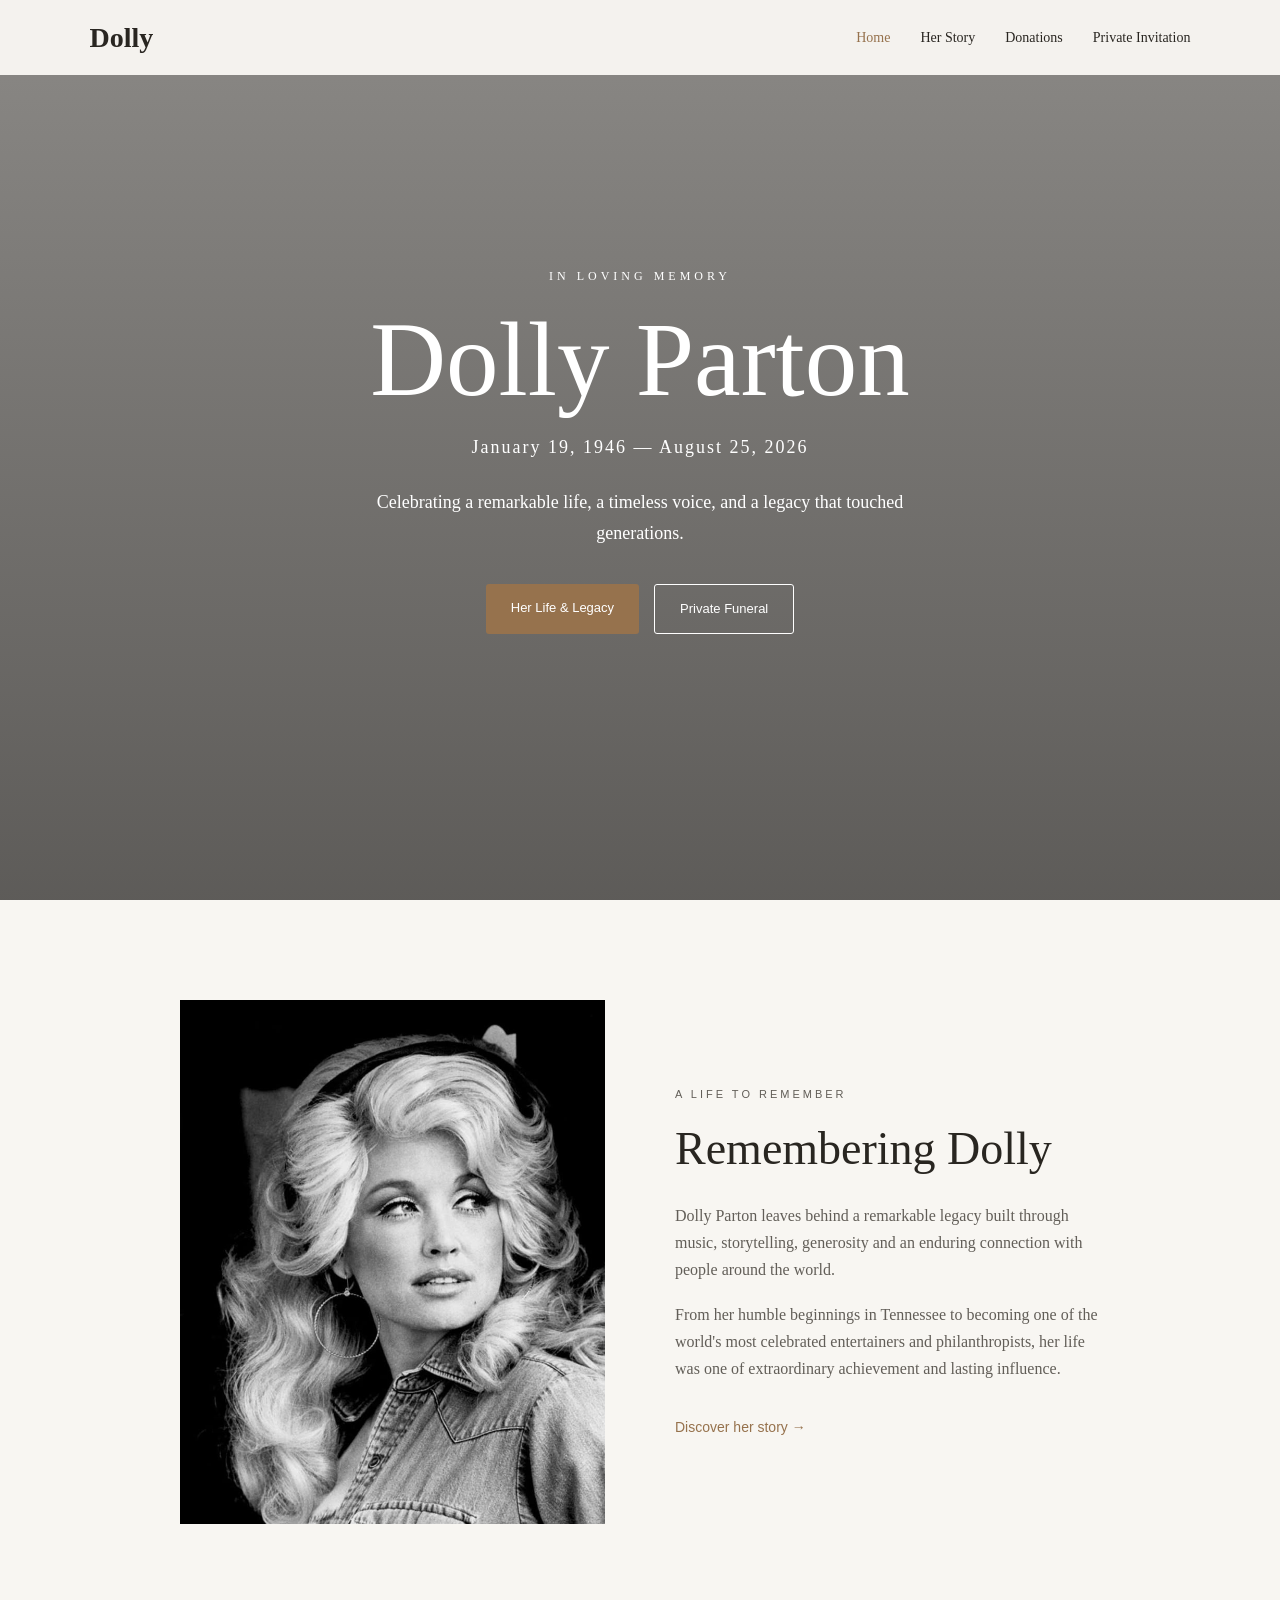
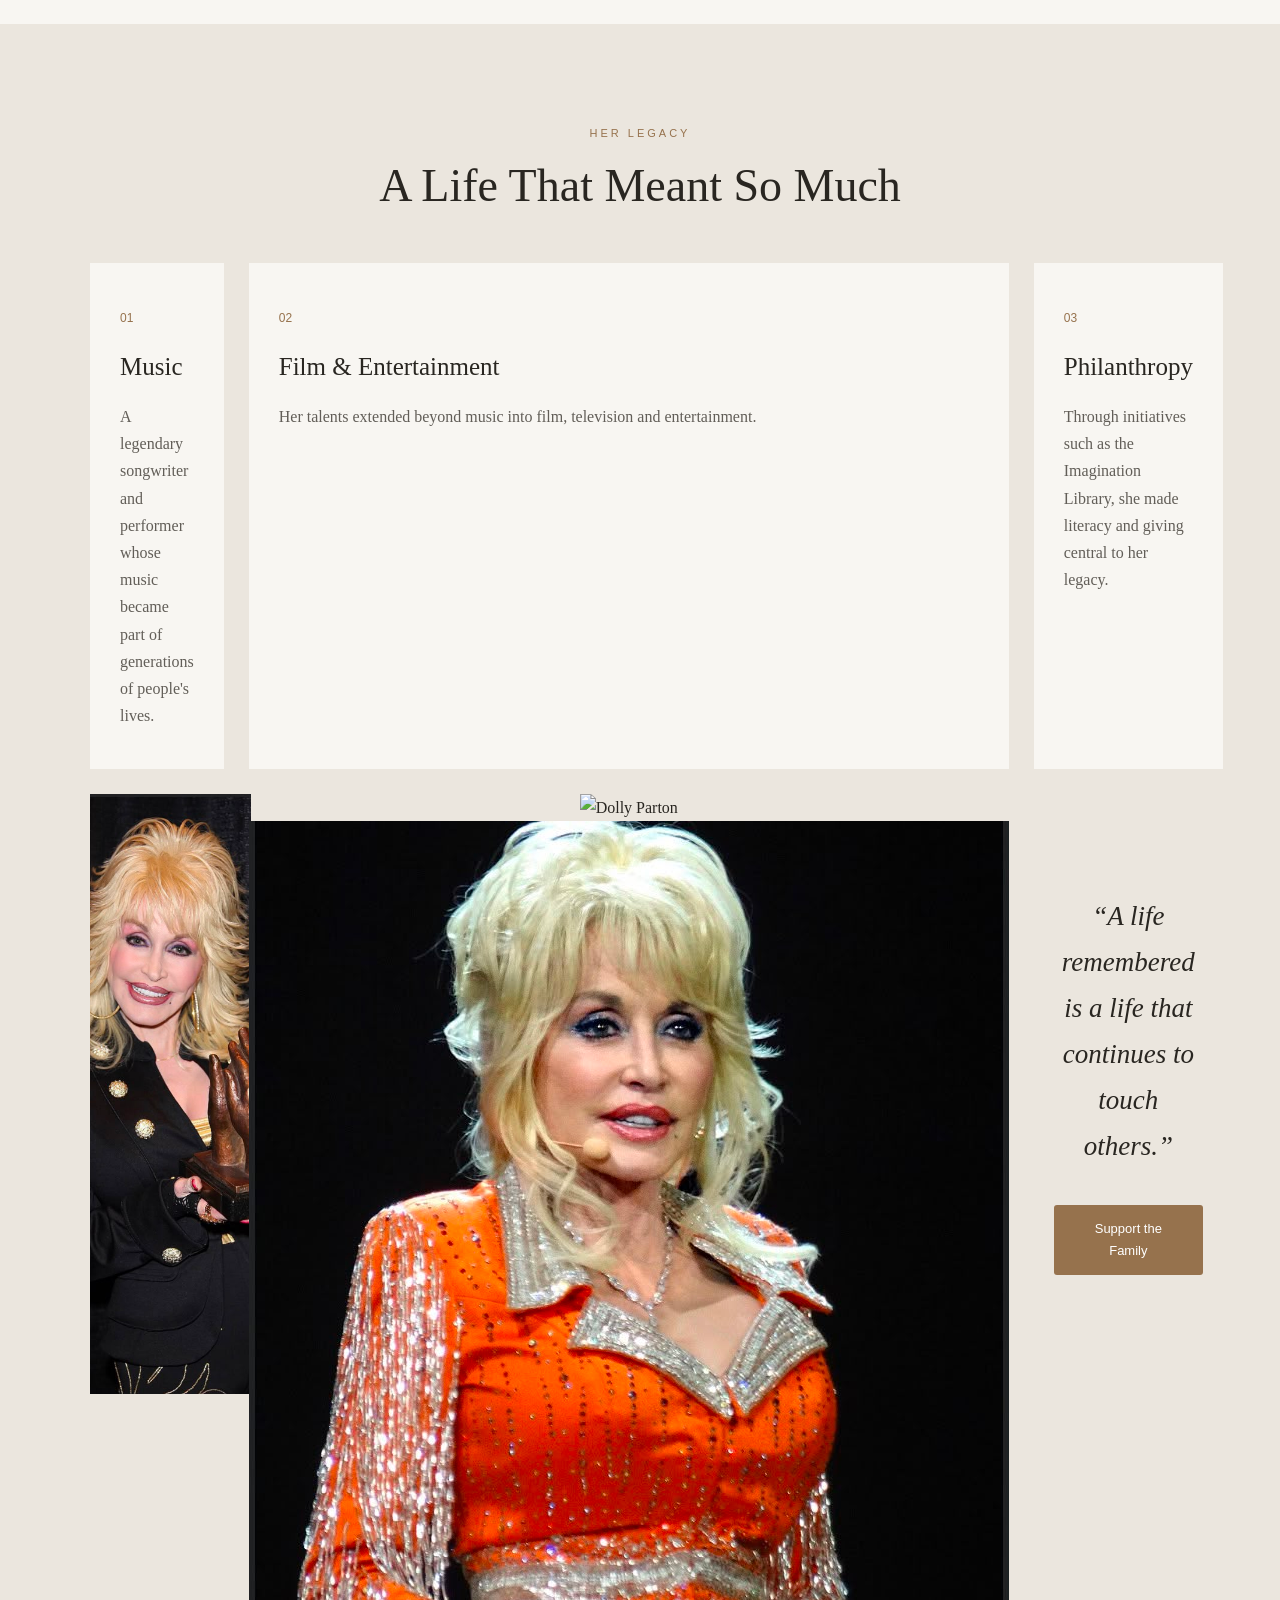
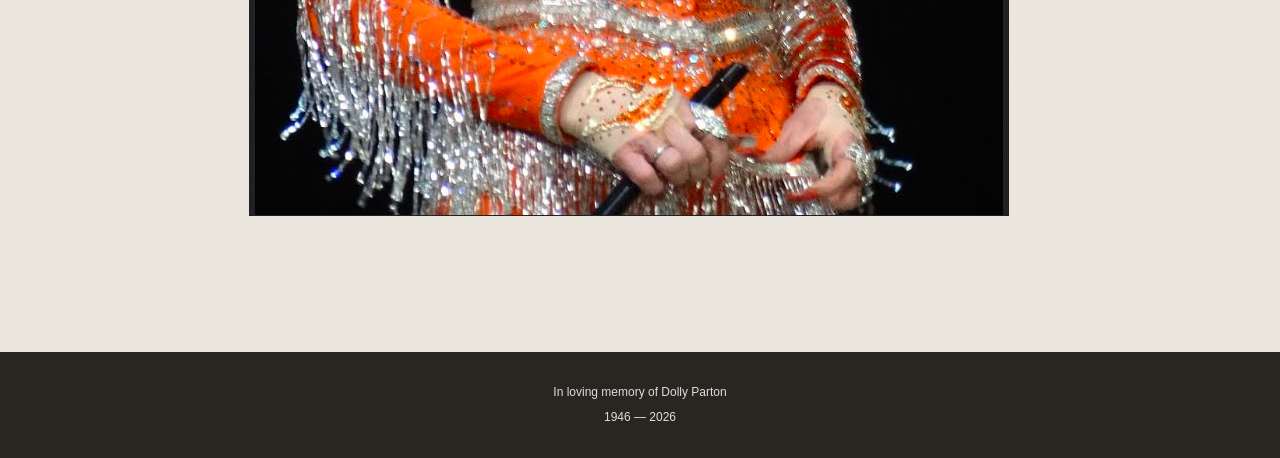
==== index.html @ 50223ab9 "initial memorial website" ====
<!DOCTYPE html>

<html lang="en">

<head>

    <meta charset="UTF-8">

    <meta name="viewport" content="width=device-width, initial-scale=1.0">

    <title>Dolly Parton | Celebrating a Life Well Lived</title>

    <link rel="stylesheet" href="css/style.css">

</head>

<body>

    <!-- NAVIGATION -->

   <header class="navbar">

    <a href="index.html" class="logo">

        Dolly

    </a>

    <button class="menu-toggle" id="menuToggle" aria-label="Open menu">

        ☰

    </button>

    <nav id="mainNav">

        <a href="index.html">Home</a>

        <a href="story.html">Her Story</a>

        <a href="donation.html">Donations</a>

        <a href="invitation.html">

            Private Invitation

        </a>

    </nav>

</header>
    <!-- HERO -->

    <main>

        <section class="hero">

            <div class="hero-overlay"></div>

            <div class="hero-content">

                <p class="eyebrow">

                    IN LOVING MEMORY

                </p>

                <h1>Dolly Parton</h1>

                <p class="dates">

                    January 19, 1946 — August 25, 2026

                </p>

                <p class="hero-text">

                    Celebrating a remarkable life, a timeless voice,

                    and a legacy that touched generations.

                </p>

                <div class="hero-buttons">

                    <a href="story.html" class="btn primary">

                        Her Life & Legacy

                    </a>

                    <a href="invitation.html" class="btn secondary">

                        Private Funeral

                    </a>

                </div>

            </div>

        </section>

        <!-- INTRODUCTION -->

        <section class="intro">

            <div class="intro-image">

                <img src="images/photo1.jpeg" alt="Dolly Parton">

            </div>

            <div class="intro-text">

                <p class="section-label">A LIFE TO REMEMBER</p>

                <h2>Remembering Dolly</h2>

                <p>

                    Dolly Parton leaves behind a remarkable legacy built

                    through music, storytelling, generosity and an enduring

                    connection with people around the world.

                </p>

                <p>

                    From her humble beginnings in Tennessee to becoming one

                    of the world's most celebrated entertainers and

                    philanthropists, her life was one of extraordinary

                    achievement and lasting influence.

                </p>

                <a href="story.html" class="text-link">

                    Discover her story →

                </a>

            </div>

        </section>

        <!-- LEGACY -->

        <section class="legacy">

            <p class="section-label">HER LEGACY</p>

            <h2>A Life That Meant So Much</h2>

            <div class="legacy-grid">

                <div class="legacy-card">

                    <span>01</span>

                    <h3>Music</h3>

                    <p>

                        A legendary songwriter and performer whose music

                        became part of generations of people's lives.

                    </p>

                </div>

                <div class="legacy-card">

                    <span>02</span>

                    <h3>Film & Entertainment</h3>

                    <p>

                        Her talents extended beyond music into film,

                        television and entertainment.

                    </p>

                </div>

                <div class="legacy-card">

                    <span>03</span>

                    <h3>Philanthropy</h3>

                    <p>

                        Through initiatives such as the Imagination Library,

                        she made literacy and giving central to her legacy.

                    </p>

                </div>

            <section class="wide-photo">


                <img src="images/photo3.jpeg" alt="Dolly Parton">


            </section>

            <section class="memory-gallery">

    <div class="gallery-large">

        <img

            src="images/photo6.jpg"

            alt="Dolly Parton">

    </div>

    <div class="gallery-small">

        <img

            src="images/photo6.jpeg"

            alt="">

        <img

            src="images/photo4.jpg"

            alt="">

    </div>

</section>
            

        <!-- FINAL MESSAGE -->

        <section class="closing">

            <p>

                “A life remembered is a life that continues to touch others.”

            </p>

            <a href="donations.html" class="btn primary">

                Support the Family

            </a>

        </section>

    </main>

    <!-- FOOTER -->

    <footer>

        <p>

            In loving memory of Dolly Parton

        </p>

        <p>

            1946 — 2026

        </p>

    </footer>

    <script src="js/script.js"></script>

</body>

</html>
---- css/style.css ----
* {

    margin: 0;

    padding: 0;

    box-sizing: border-box;

}

html {

    scroll-behavior: smooth;

}

body {

    font-family: Georgia, "Times New Roman", serif;

    background: #f8f6f2;

    color: #292621;

    line-height: 1.7;

}

/* =========================

   NAVBAR

========================= */

.navbar {

    height: 75px;

    padding: 0 7%;

    display: flex;

    align-items: center;

    justify-content: space-between;

    background: rgba(248, 246, 242, 0.97);

    position: absolute;

    top: 0;

    left: 0;

    right: 0;

    z-index: 10;

}

.logo {

    text-decoration: none;

    color: #292621;

    font-size: 28px;

    font-weight: bold;

    font-family: Georgia, serif;

}

.navbar nav {

    display: flex;

    gap: 30px;

}

.navbar nav a {

    text-decoration: none;

    color: #292621;

    font-size: 14px;

    transition: 0.3s;

}

.navbar nav a:hover,

.navbar nav a.active {

    color: #96724d;

}

/* =========================

   HERO

========================= */

.hero {

    min-height: 100vh;

    background-image:

        url("../images/dolly-hero.jpg");

    background-size: cover;

    background-position: center;

    position: relative;

    display: flex;

    align-items: center;

    justify-content: center;

    text-align: center;

    color: white;

}

.hero-overlay {

    position: absolute;

    inset: 0;

    background:

        linear-gradient(

            rgba(20, 18, 16, 0.48),

            rgba(20, 18, 16, 0.68)

        );

}

.hero-content {

    position: relative;

    max-width: 750px;

    padding: 30px;

}

.eyebrow {

    letter-spacing: 4px;

    font-size: 12px;

    margin-bottom: 20px;

}

.hero h1 {

    font-size: clamp(55px, 9vw, 105px);

    line-height: 1;

    margin-bottom: 20px;

    font-weight: normal;

}

.dates {

    font-size: 18px;

    letter-spacing: 2px;

    margin-bottom: 25px;

}

.hero-text {

    max-width: 580px;

    margin: auto;

    font-size: 18px;

}

/* =========================

   BUTTONS

========================= */

.hero-buttons {

    display: flex;

    justify-content: center;

    gap: 15px;

    margin-top: 35px;

}

.btn {

    display: inline-block;

    padding: 13px 25px;

    text-decoration: none;

    border-radius: 3px;

    font-family: Arial, sans-serif;

    font-size: 13px;

    transition: 0.3s;

}

.btn.primary {

    background: #96724d;

    color: white;

}

.btn.primary:hover {

    background: #7c5c3d;

}

.btn.secondary {

    border: 1px solid white;

    color: white;

}

.btn.secondary:hover {

    background: white;

    color: #292621;

}

/* =========================

   INTRO

========================= */

.intro {

    max-width: 1100px;

    margin: auto;

    padding: 100px 7%;

    display: grid;

    grid-template-columns: 1fr 1fr;

    gap: 70px;

    align-items: center;

}

.intro-image img {

    width: 100%;

    display: block;

    max-height: 550px;

    object-fit: cover;

}

.section-label {

    color: #96724d;

    letter-spacing: 3px;

    font-family: Arial, sans-serif;

    font-size: 11px;

    margin-bottom: 15px;

}

.intro-text h2,

.legacy h2 {

    font-size: 46px;

    font-weight: normal;

    line-height: 1.2;

    margin-bottom: 25px;

}

.intro-text p {

    margin-bottom: 18px;

    color: #625e58;

}

.text-link {

    display: inline-block;

    margin-top: 15px;

    color: #96724d;

    text-decoration: none;

    font-family: Arial, sans-serif;

    font-size: 14px;

}

/* =========================

   LEGACY

========================= */

.legacy {

    padding: 100px 7%;

    text-align: center;

    background: #ebe6de;

}

.legacy-grid {

    max-width: 1100px;

    margin: 50px auto 0;

    display: grid;

    grid-template-columns: repeat(3, 1fr);

    gap: 25px;

}

.legacy-card {

    background: #f8f6f2;

    padding: 40px 30px;

    text-align: left;

}

.legacy-card span {

    color: #96724d;

    font-family: Arial, sans-serif;

    font-size: 12px;

}

.legacy-card h3 {

    font-size: 25px;

    font-weight: normal;

    margin: 15px 0;

}

.legacy-card p {

    color: #625e58;

}

/* =========================

   CLOSING

========================= */

.closing {

    text-align: center;

    padding: 100px 20px;

}

.closing p {

    max-width: 650px;

    margin: 0 auto 35px;

    font-size: 27px;

    font-style: italic;

}

/* =========================

   FOOTER

========================= */

footer {

    padding: 30px;

    background: #292621;

    color: #ddd;

    text-align: center;

    font-family: Arial, sans-serif;

    font-size: 12px;

}

footer p:first-child {

    margin-bottom: 5px;

}

/* =========================

   MOBILE

========================= */

@media (max-width: 768px) {

    .navbar {

        height: auto;

        padding: 18px 5%;

        flex-direction: column;

        gap: 15px;

    }

    .navbar nav {

        gap: 15px;

        flex-wrap: wrap;

        justify-content: center;

    }

    .navbar nav a {

        font-size: 12px;

    }

    .hero {

        min-height: 90vh;

    }

    .hero h1 {

        font-size: 60px;

    }

    .dates {

        font-size: 14px;

    }

    .hero-text {

        font-size: 16px;

    }

    .hero-buttons {

        flex-direction: column;

        align-items: center;

    }

    .btn {

        width: 220px;

        text-align: center;

    }

    .intro {

        grid-template-columns: 1fr;

        padding: 70px 7%;

        gap: 40px;

    }

    .intro-text h2,

    .legacy h2 {

        font-size: 38px;

    }

    .legacy {

        padding: 70px 7%;

    }

    .legacy-grid {

        grid-template-columns: 1fr;

    }

    .closing {

        padding: 70px 20px;

    }

    .closing p {

        font-size: 22px;

    }

}
/* =========================

   PAGE HERO

========================= */

.page-hero {

    min-height: 55vh;

    background-image:

        linear-gradient(

            rgba(25, 22, 19, 0.55),

            rgba(25, 22, 19, 0.65)

        ),

        url("../images/photo1.jpeg");

    background-size: cover;

    background-position: center;

    display: flex;

    align-items: center;

    justify-content: center;

    text-align: center;

    color: white;

    padding: 120px 20px 60px;

}

.page-hero h1 {

    font-size: clamp(50px, 8vw, 85px);

    font-weight: normal;

    line-height: 1;

    margin-bottom: 20px;

}

.page-hero p:last-child {

    font-size: 16px;

    letter-spacing: 2px;

}

/* =========================

   STORY SECTION

========================= */

.story-section {

    max-width: 1100px;

    margin: auto;

    padding: 110px 7%;

    display: grid;

    grid-template-columns: 1fr 1fr;

    gap: 70px;

    align-items: center;

}

.story-image img {

    width: 100%;

    display: block;

    max-height: 600px;

    object-fit: cover;

}

.story-content h2 {

    font-size: 46px;

    font-weight: normal;

    line-height: 1.2;

    margin-bottom: 25px;

}

.story-content p:not(.section-label) {

    color: #625e58;

    margin-bottom: 18px;

}

/* =========================

   ACHIEVEMENTS

========================= */

.achievements {

    background: #ebe6de;

    padding: 100px 7%;

}

.achievement-heading {

    max-width: 700px;

    margin: auto;

    text-align: center;

}

.achievement-heading h2 {

    font-size: 46px;

    font-weight: normal;

    margin-bottom: 20px;

}

.achievement-heading > p:last-child {

    color: #625e58;

}

.achievement-list {

    max-width: 900px;

    margin: 60px auto 0;

}

.achievement {

    display: grid;

    grid-template-columns: 70px 1fr;

    gap: 25px;

    padding: 35px 0;

    border-top: 1px solid #cfc8bd;

}

.achievement:last-child {

    border-bottom: 1px solid #cfc8bd;

}

.achievement span {

    color: #96724d;

    font-family: Arial, sans-serif;

    font-size: 12px;

    padding-top: 5px;

}

.achievement h3 {

    font-size: 25px;

    font-weight: normal;

    margin-bottom: 8px;

}

.achievement p {

    color: #625e58;

}

/* =========================

   LEGACY STORY

========================= */

.legacy-story {

    max-width: 1100px;

    margin: auto;

    padding: 110px 7%;

    display: grid;

    grid-template-columns: 1fr 1fr;

    gap: 80px;

}

.legacy-story h2 {

    font-size: 45px;

    font-weight: normal;

    line-height: 1.2;

}

.legacy-story p {

    color: #625e58;

    margin-bottom: 20px;

}

/* =========================

   STORY PHOTO

========================= */

.story-photo {

    width: 100%;

}

.story-photo img {

    width: 100%;

    height: 600px;

    object-fit: cover;

    display: block;

}

/* =========================

   MOBILE STORY PAGE

========================= */

@media (max-width: 768px) {

    .page-hero {

        min-height: 50vh;

    }

    .story-section {

        grid-template-columns: 1fr;

        padding: 70px 7%;

        gap: 40px;

    }

    .story-content h2,

    .achievement-heading h2,

    .legacy-story h2 {

        font-size: 37px;

    }

    .achievements {

        padding: 70px 7%;

    }

    .achievement {

        grid-template-columns: 40px 1fr;

        gap: 15px;

    }

    .legacy-story {

        grid-template-columns: 1fr;

        padding: 70px 7%;

        gap: 35px;

    }

    .story-photo img {

        height: 400px;

    }

}
/* =========================

   DONATION PAGE

========================= */

.donation-section {

    max-width: 1100px;

    margin: auto;

    padding: 110px 7%;

    display: grid;

    grid-template-columns: 1fr 1fr;

    gap: 80px;

    align-items: center;

}

.donation-intro h2 {

    font-size: 48px;

    font-weight: normal;

    line-height: 1.2;

    margin-bottom: 25px;

}

.donation-intro p:not(.section-label) {

    color: #625e58;

    margin-bottom: 18px;

    max-width: 550px;

}

/* DONATION CARD */

.donation-card {

    background: #ebe6de;

    padding: 45px;

    text-align: center;

}

.donation-card h3 {

    font-size: 25px;

    font-weight: normal;

    margin-bottom: 20px;

}

.currency-label {

    font-family: Arial, sans-serif;

    font-size: 12px;

    color: #777;

    margin-bottom: 8px;

}

.amount-input {

    display: flex;

    align-items: center;

    background: white;

    border: 1px solid #d3cec6;

    margin-bottom: 25px;

}

.amount-input span {

    padding-left: 18px;

    font-size: 20px;

    color: #625e58;

}

.amount-input input {

    width: 100%;

    border: none;

    outline: none;

    padding: 16px;

    font-size: 20px;

    background: transparent;

    font-family: Georgia, serif;

}

.donation-btn {

    border: none;

    cursor: pointer;

    width: 100%;

}

/* =========================

   PAYMENT SECTION

========================= */

.payment-section {

    background: #ebe6de;

    padding: 100px 7%;

}

.payment-card {

    max-width: 750px;

    margin: auto;

    background: #f8f6f2;

    padding: 55px;

    text-align: center;

}

.payment-card h2 {

    font-size: 42px;

    font-weight: normal;

    margin-bottom: 20px;

}

.bitcoin-box {

    margin: 35px 0;

    padding: 30px;

    background: white;

    border: 1px solid #d8d1c8;

}

.bitcoin-box h3 {

    font-size: 20px;

    font-weight: normal;

    margin-bottom: 10px;

}

.bitcoin-note {

    color: #777;

    font-family: Arial, sans-serif;

    font-size: 12px;

    margin-bottom: 20px;

}

.bitcoin-address {

    display: flex;

    align-items: stretch;

    border: 1px solid #ccc;

    background: #f8f6f2;

}

.bitcoin-address span {

    flex: 1;

    padding: 14px;

    font-family: monospace;

    font-size: 12px;

    overflow-wrap: anywhere;

    text-align: left;

}

.bitcoin-address button {

    border: none;

    background: #292621;

    color: white;

    padding: 0 20px;

    cursor: pointer;

}

.payment-note {

    color: #625e58;

    margin-bottom: 25px;

}

.secondary-dark {

    background: #292621;

    color: white;

}

.secondary-dark:hover {

    background: #44403a;

}

/* =========================

   CONFIRMATION

========================= */

.confirmation-section {

    padding: 110px 7%;

}

.confirmation-card {

    max-width: 650px;

    margin: auto;

    text-align: center;

}

.confirmation-card h2 {

    font-size: 42px;

    font-weight: normal;

    margin-bottom: 20px;

}

.confirmation-card > p:not(.section-label) {

    color: #625e58;

    margin-bottom: 35px;

}

#donationForm {

    text-align: left;

}

.form-group {

    margin-bottom: 20px;

}

.form-group label {

    display: block;

    font-family: Arial, sans-serif;

    font-size: 13px;

    margin-bottom: 7px;

}

.form-group input {

    width: 100%;

    padding: 15px;

    border: 1px solid #ccc;

    outline: none;

    background: white;

    font-family: Arial, sans-serif;

    font-size: 14px;

}

.form-group input:focus {

    border-color: #96724d;

}

#donationForm button {

    border: none;

    cursor: pointer;

    margin-top: 10px;

}

/* =========================

   MOBILE DONATIONS

========================= */

@media (max-width: 768px) {

    .donation-section {

        grid-template-columns: 1fr;

        padding: 70px 7%;

        gap: 45px;

    }

    .donation-intro h2 {

        font-size: 38px;

    }

    .donation-card {

        padding: 30px 20px;

    }

    .payment-section {

        padding: 70px 7%;

    }

    .payment-card {

        padding: 35px 20px;

    }

    .payment-card h2,

    .confirmation-card h2 {

        font-size: 34px;

    }

    .bitcoin-address {

        flex-direction: column;

    }

    .bitcoin-address button {

        padding: 13px;

    }

    .confirmation-section {

        padding: 70px 7%;

    }

}
/* =========================

   INVITATION PAGE

========================= */

.invitation-intro {

    max-width: 750px;

    margin: auto;

    padding: 110px 7% 70px;

    text-align: center;

}

.invitation-intro h2 {

    font-size: 46px;

    font-weight: normal;

    line-height: 1.2;

    margin-bottom: 25px;

}

.invitation-intro p:not(.section-label) {

    color: #625e58;

    margin-bottom: 18px;

}

/* =========================

   INVITATION PAYMENT

========================= */

.invitation-payment {

    background: #ebe6de;

    padding: 80px 7% 110px;

}

.invitation-card {

    max-width: 600px;

    margin: auto;

    background: #f8f6f2;

    padding: 50px;

    text-align: center;

}

.invitation-card h2 {

    font-size: 65px;

    font-weight: normal;

    margin-bottom: 5px;

}

.fee-description {

    color: #625e58;

    margin-bottom: 30px;

}

/* PAYMENT OPTIONS */

.payment-option {

    display: flex;

    align-items: flex-start;

    gap: 15px;

    padding: 20px;

    margin-bottom: 12px;

    border: 1px solid #d5cfc6;

    background: white;

    text-align: left;

    cursor: pointer;

    transition: 0.2s;

}

.payment-option:hover {

    border-color: #96724d;

}

.payment-option input {

    margin-top: 5px;

    accent-color: #96724d;

}

.payment-option span {

    display: flex;

    flex-direction: column;

    gap: 4px;

}

.payment-option strong {

    font-family: Arial, sans-serif;

    font-size: 14px;

}

.payment-option small {

    color: #777;

    font-family: Arial, sans-serif;

    font-size: 12px;

}

/* PART PAYMENT */

.part-payment-input {

    margin-top: 20px;

    padding: 20px;

    background: #ebe6de;

    text-align: left;

}

.part-payment-input > label {

    display: block;

    font-family: Arial, sans-serif;

    font-size: 13px;

    margin-bottom: 8px;

}

.part-payment-input > small {

    display: block;

    margin-top: 7px;

    color: #777;

    font-family: Arial, sans-serif;

    font-size: 11px;

}

.invitation-btn {

    width: 100%;

    border: none;

    cursor: pointer;

    margin-top: 25px;

}

/* =========================

   MOBILE INVITATION

========================= */

@media (max-width: 768px) {

    .invitation-intro {

        padding: 70px 7% 50px;

    }

    .invitation-intro h2 {

        font-size: 37px;

    }

    .invitation-payment {

        padding: 60px 7% 70px;

    }

    .invitation-card {

        padding: 35px 20px;

    }

    .invitation-card h2 {

        font-size: 55px;

    }

}
/* =========================

   MOBILE NAVIGATION

========================= */

.menu-toggle {

    display: none;

    border: none;

    background: transparent;

    font-size: 25px;

    cursor: pointer;

    color: #292621;

}

@media (max-width: 768px) {

    .navbar {

        height: 70px;

        padding: 0 6%;

        flex-direction: row;

        position: absolute;

    }

    .logo {

        font-size: 25px;

    }

    .menu-toggle {

        display: block;

    }

    .navbar nav {

        position: absolute;

        top: 70px;

        left: 0;

        right: 0;

        display: none;

        flex-direction: column;

        gap: 0;

        background: #f8f6f2;

        padding: 10px 6%;

        box-shadow: 0 5px 15px rgba(0, 0, 0, 0.08);

    }

    .navbar nav.show {

        display: flex;

    }

    .navbar nav a {

        padding: 14px 0;

        border-bottom: 1px solid #e2ddd5;

        font-size: 13px;

    }

    .navbar nav a:last-child {

        border-bottom: none;

    }

}
/* =========================

   WIDE MEMORIAL PHOTO

========================= */

.wide-photo {

    width: 120%;

    overflow: hidden;

}

.wide-photo img {

    width: 120%;

    height: 600px;

    object-fit: cover;

    display: block;

}
/* =========================

   DONATION PHOTO

========================= */

.donation-photo {

    width: 100%;

    height: 420px;

    overflow: hidden;

}

.donation-photo img {

    width: 100%;

    height: 200%;

    object-fit: cover;

    object-position: center 50%;

    display: block;

}
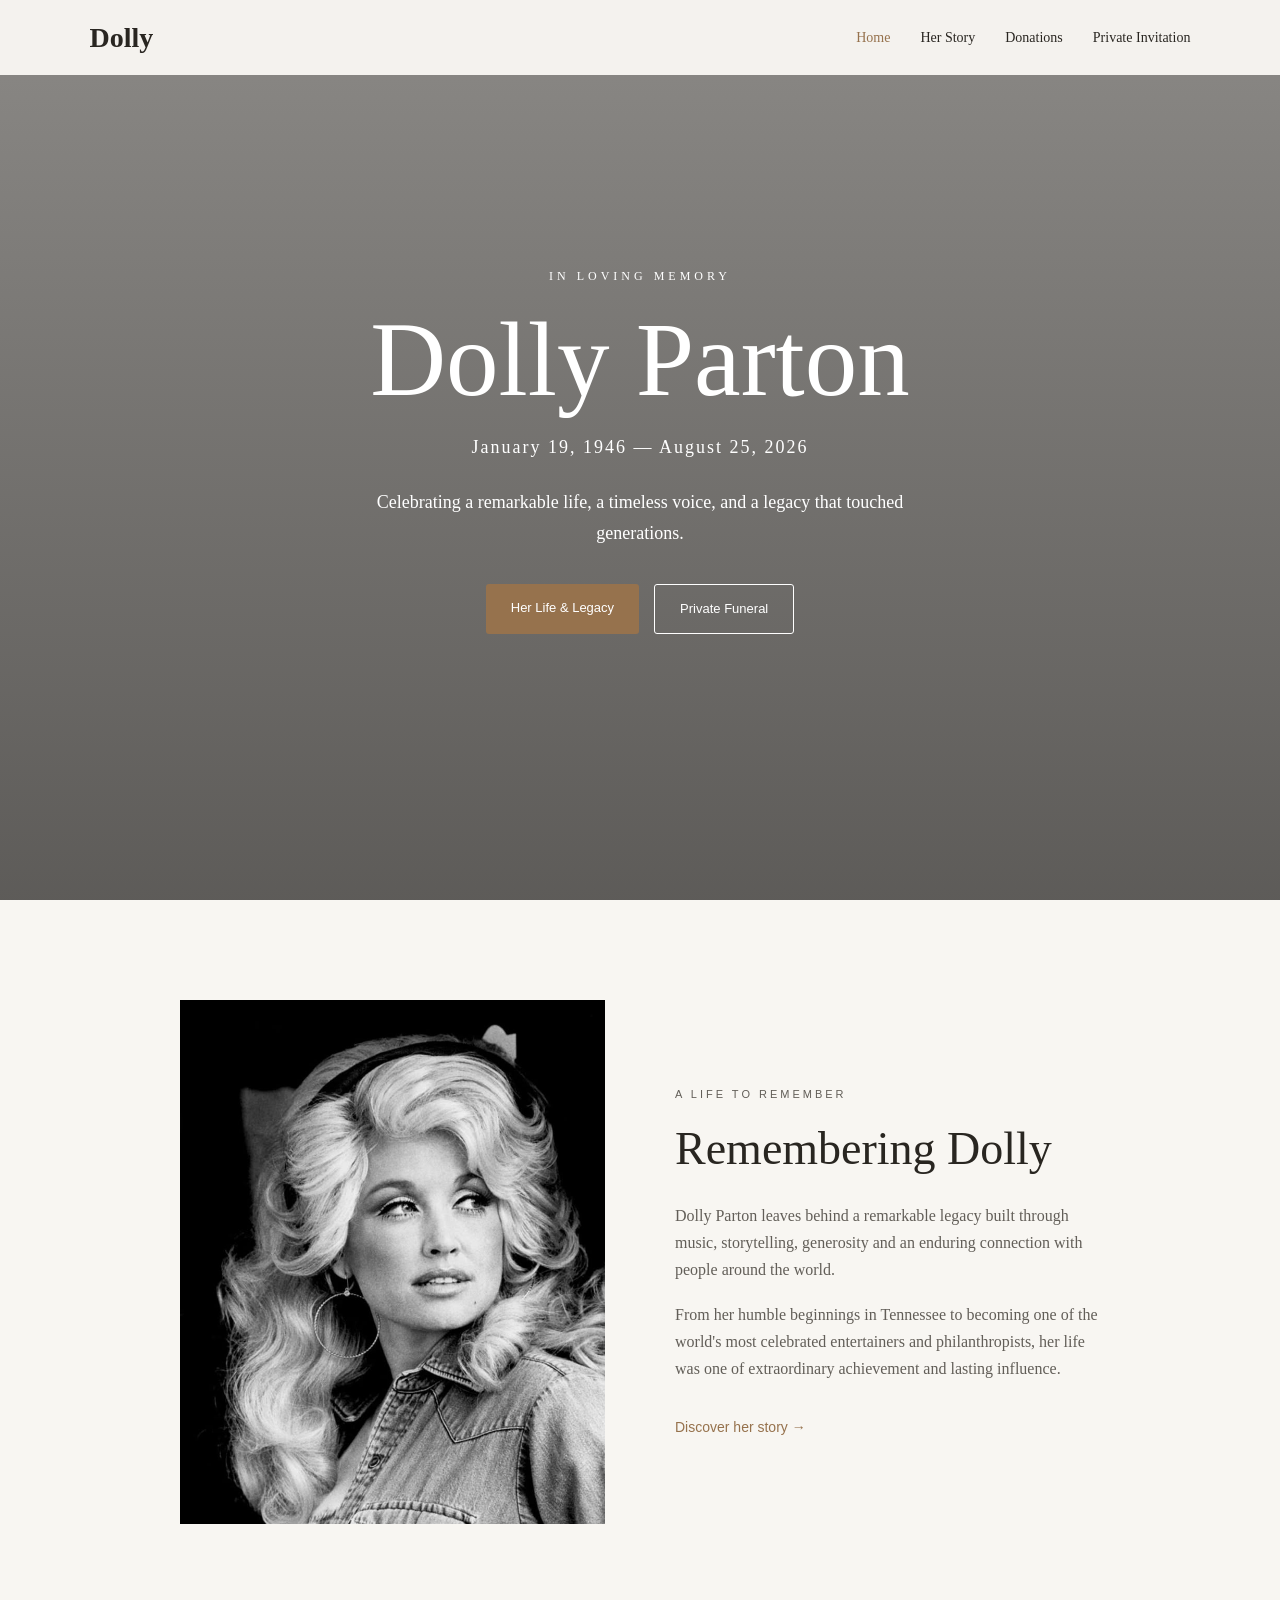
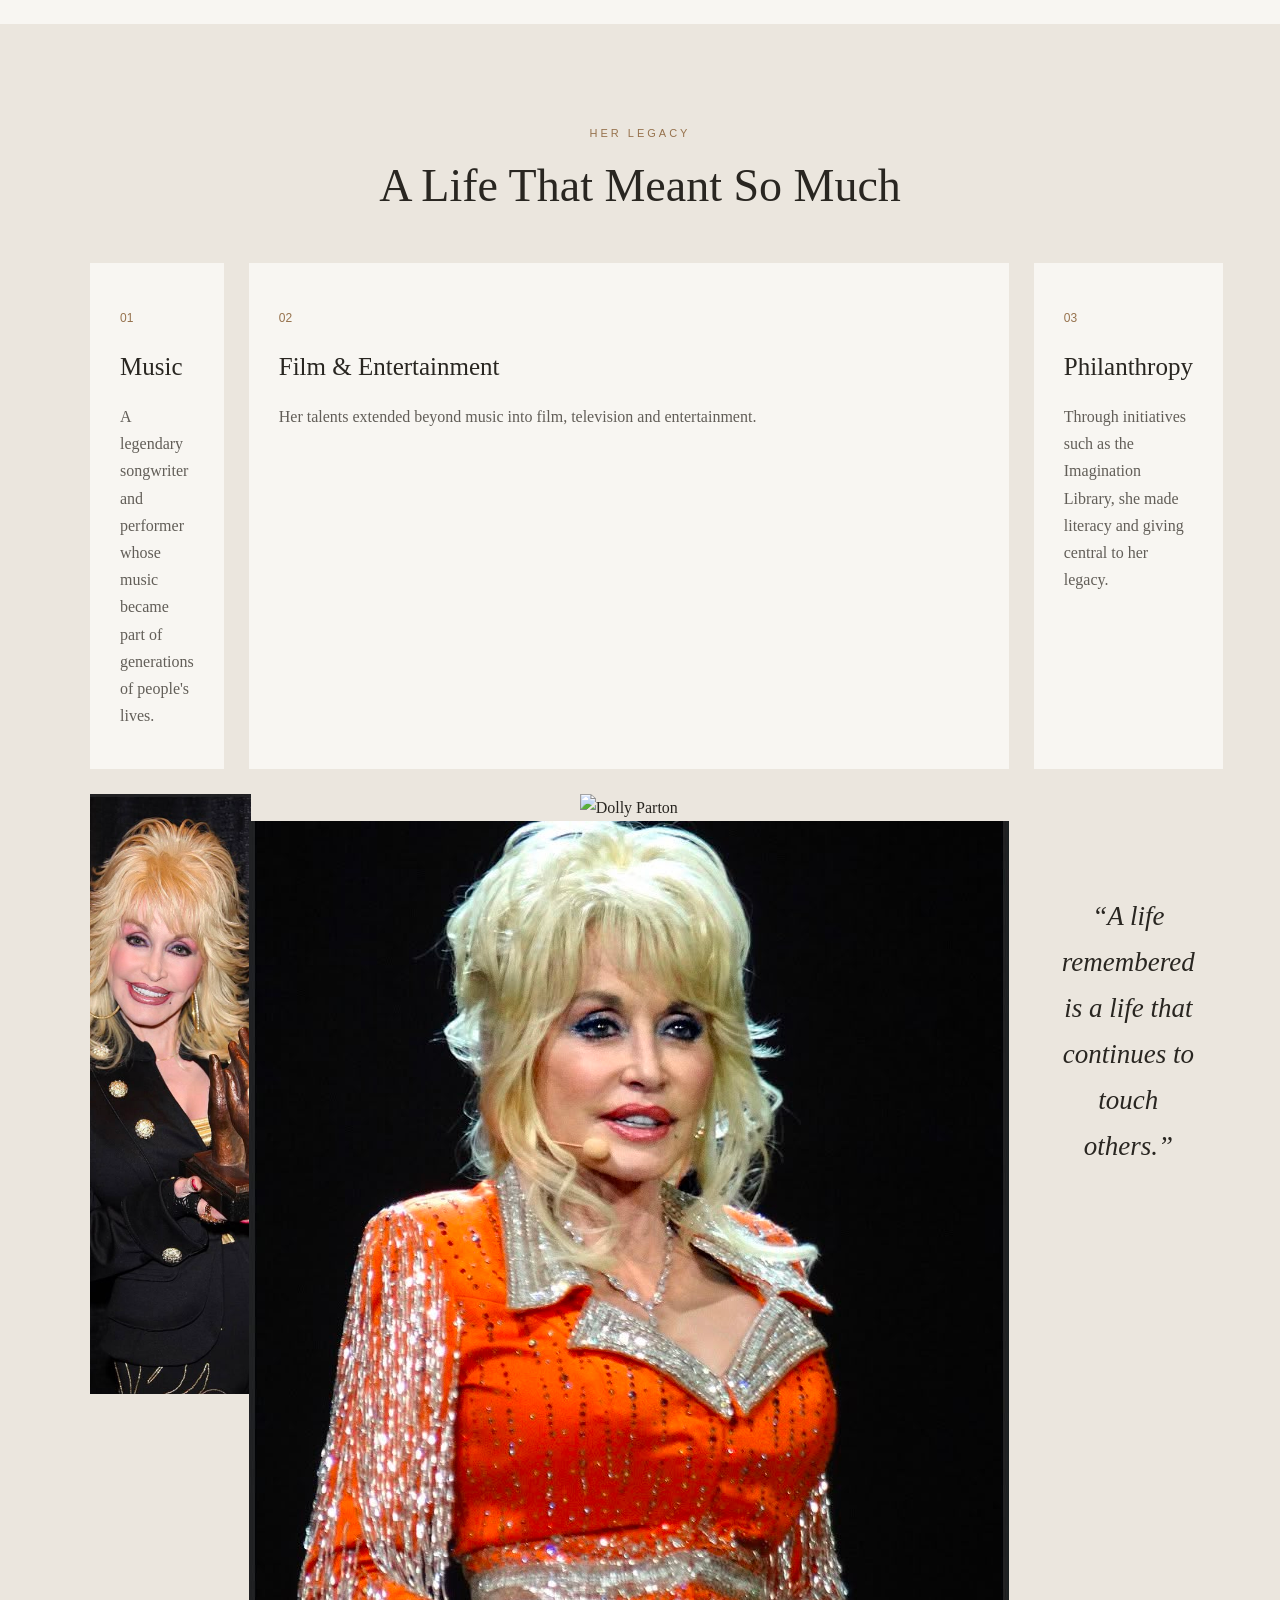
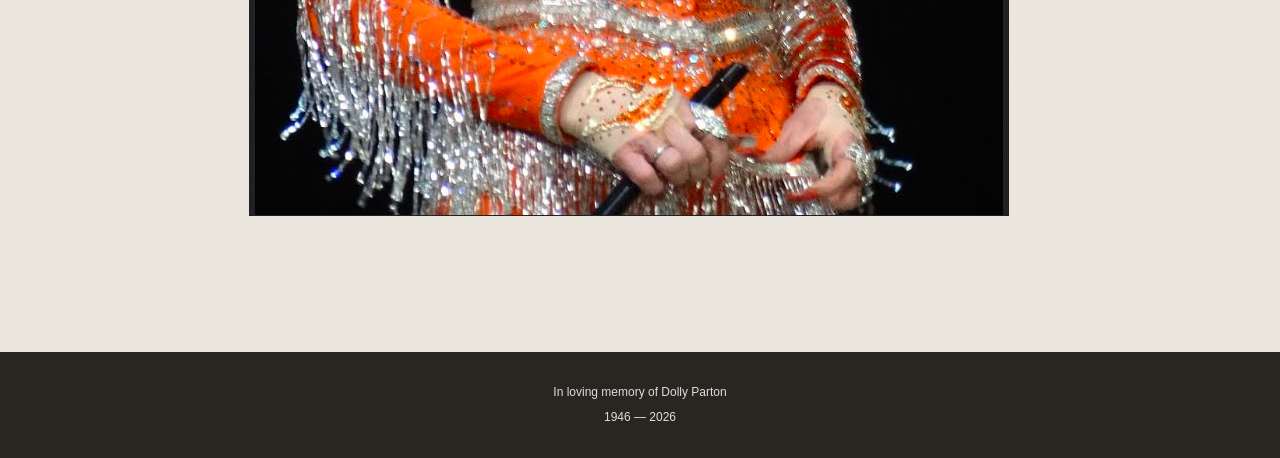
==== commit f2c1dc3e: "remove support the family button" ====
--- a/index.html
+++ b/index.html
@@ -256,13 +256,10 @@
 
             </p>
 
-            <a href="donations.html" class="btn primary">
-
-                Support the Family
-
-            </a>
-
-        </section>
+            
+            
+        </sectio
+n>
 
     </main>
 
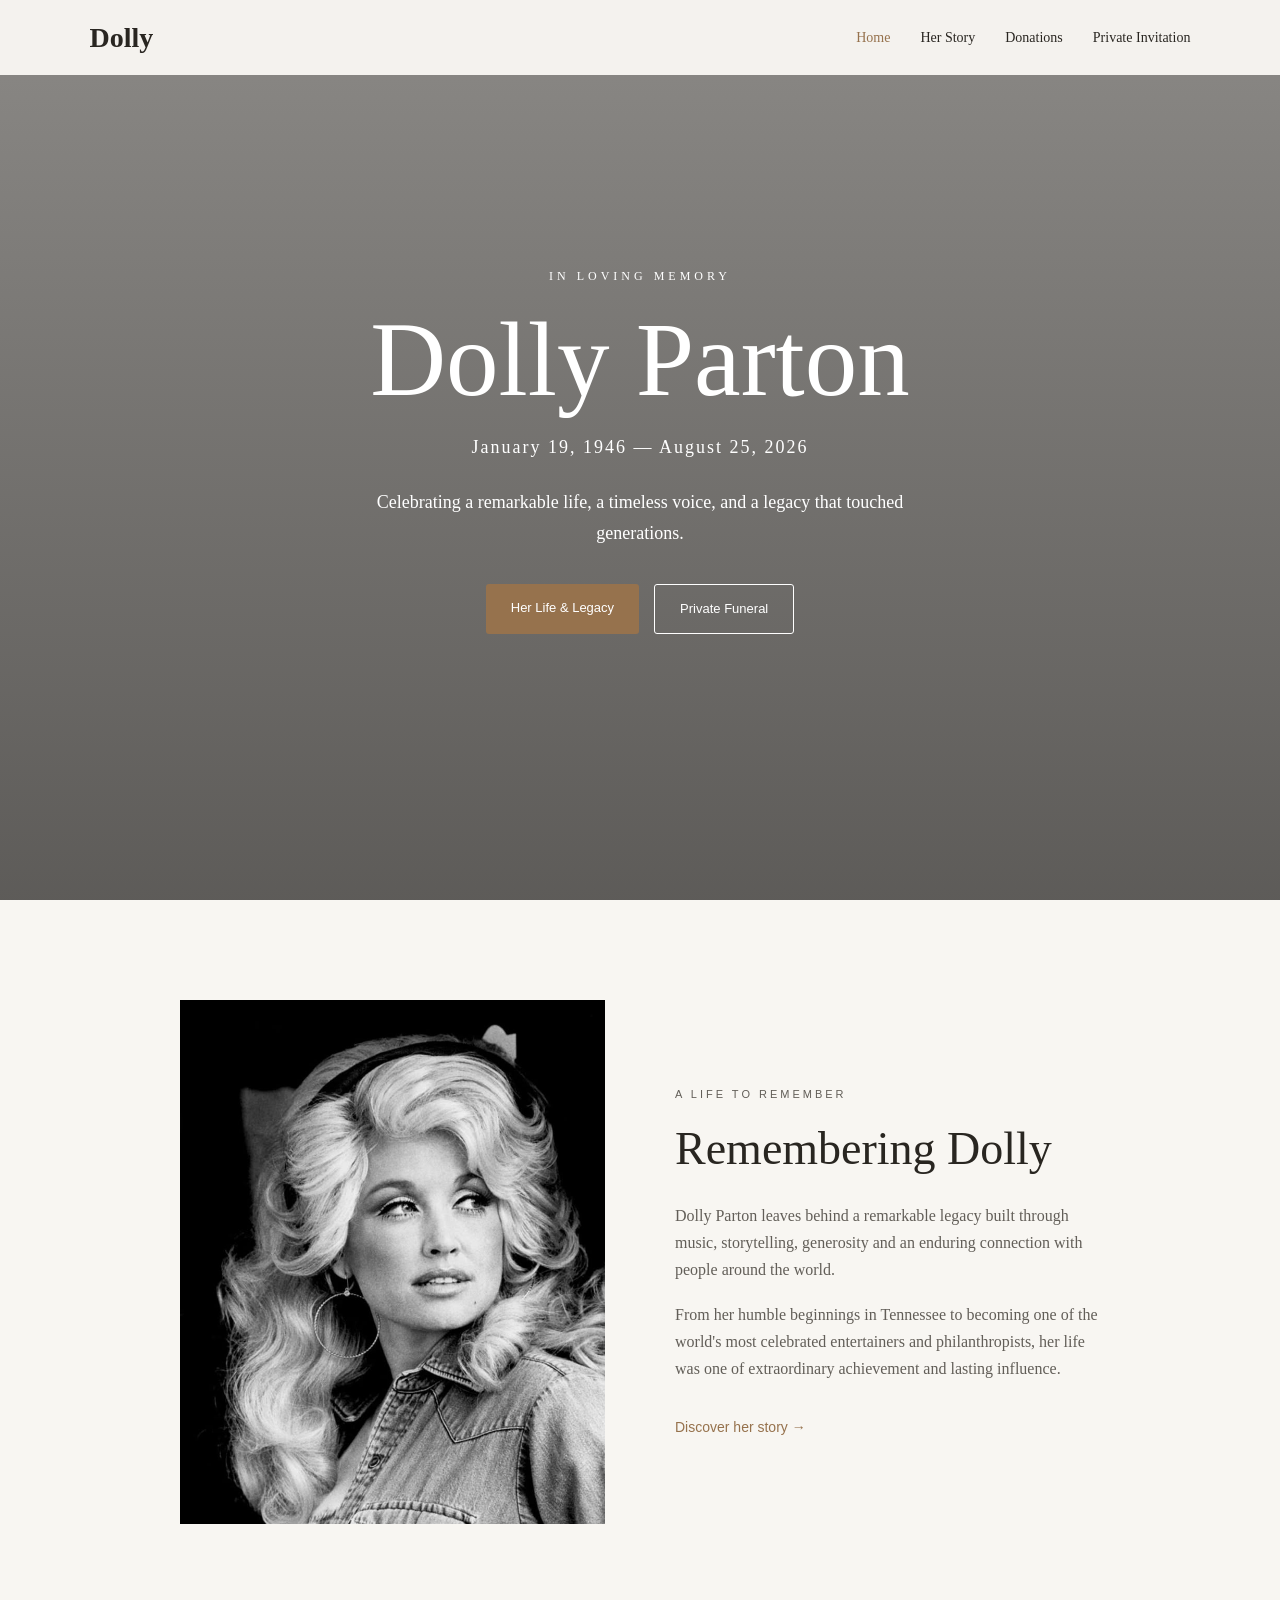
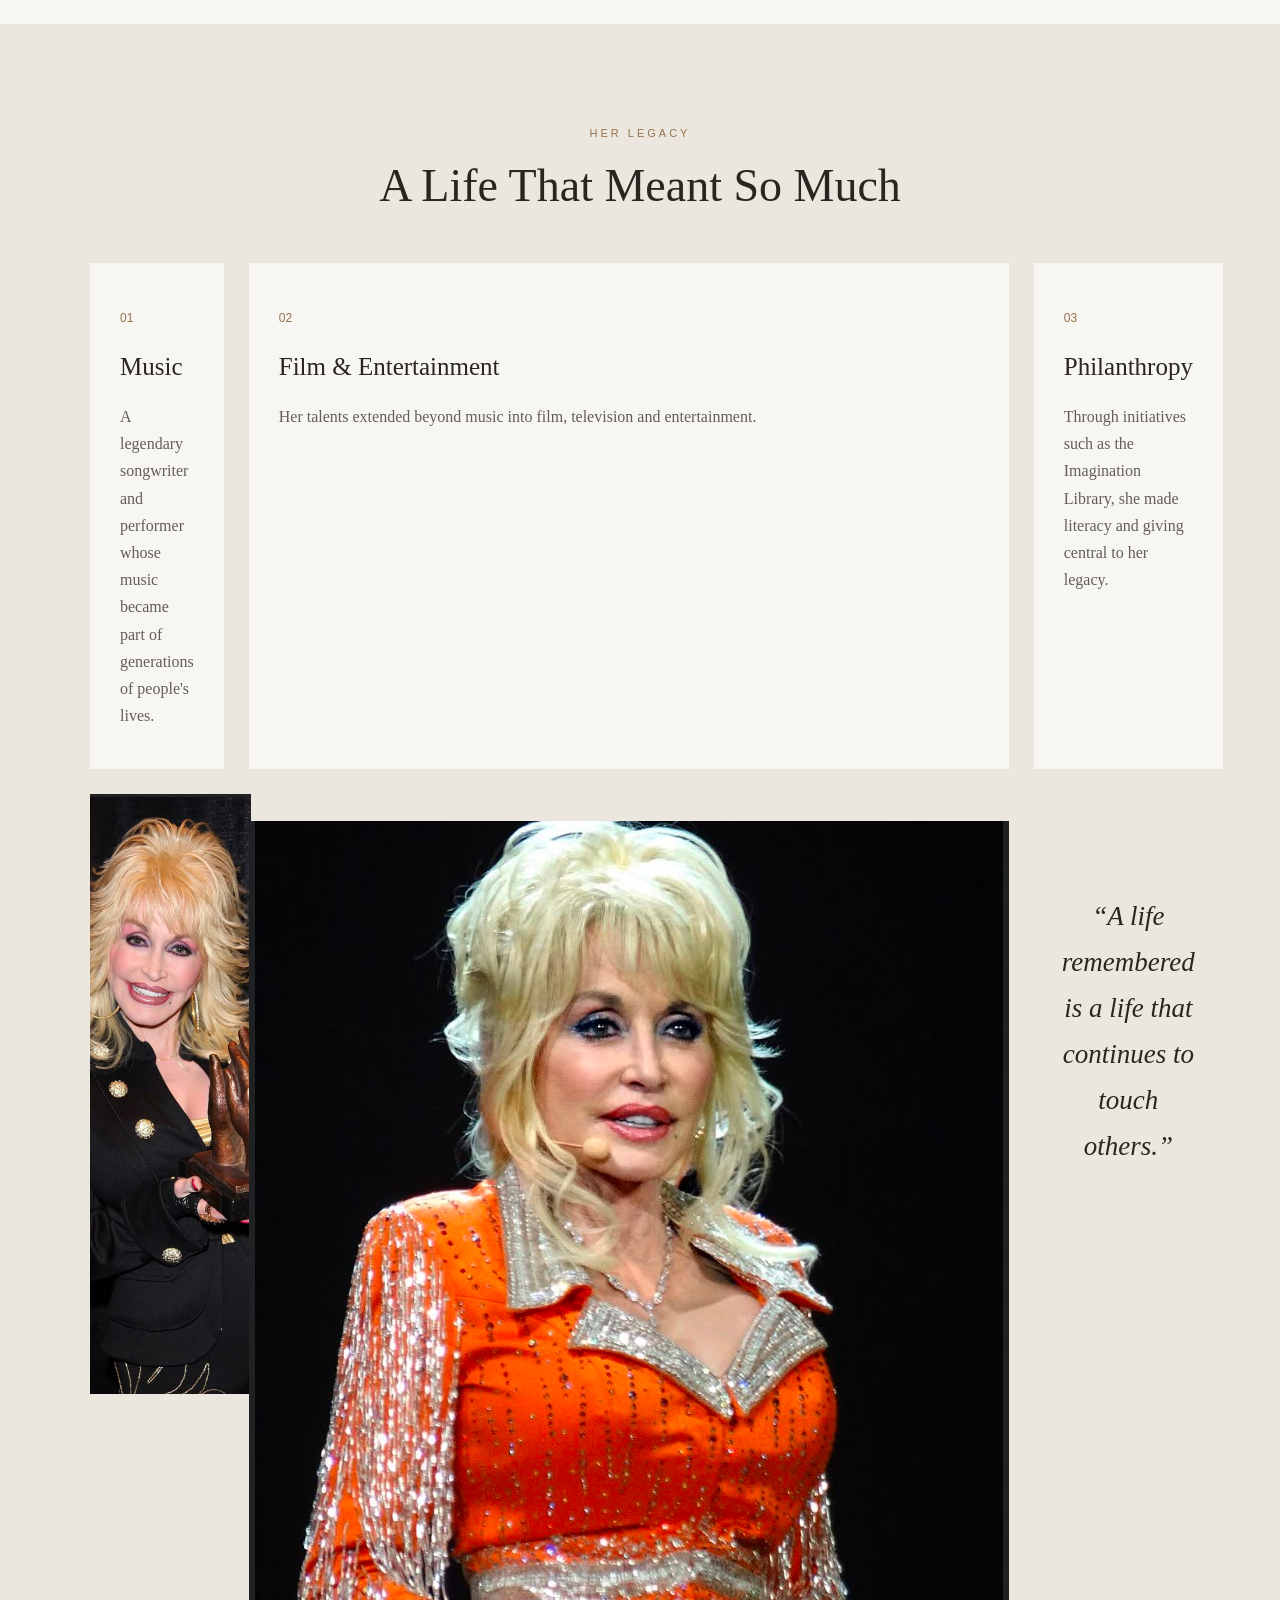
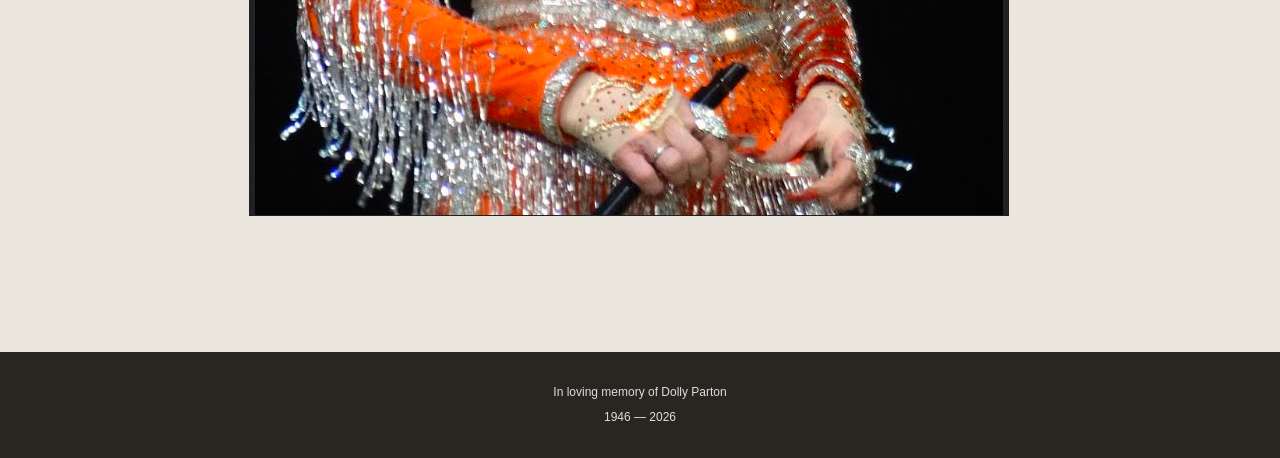
==== commit a7a1df9c: "update donation page with bitcoin address" ====
--- a/index.html
+++ b/index.html
@@ -223,7 +223,7 @@
 
             src="images/photo6.jpg"
 
-            alt="Dolly Parton">
+            alt="">
 
     </div>
 
